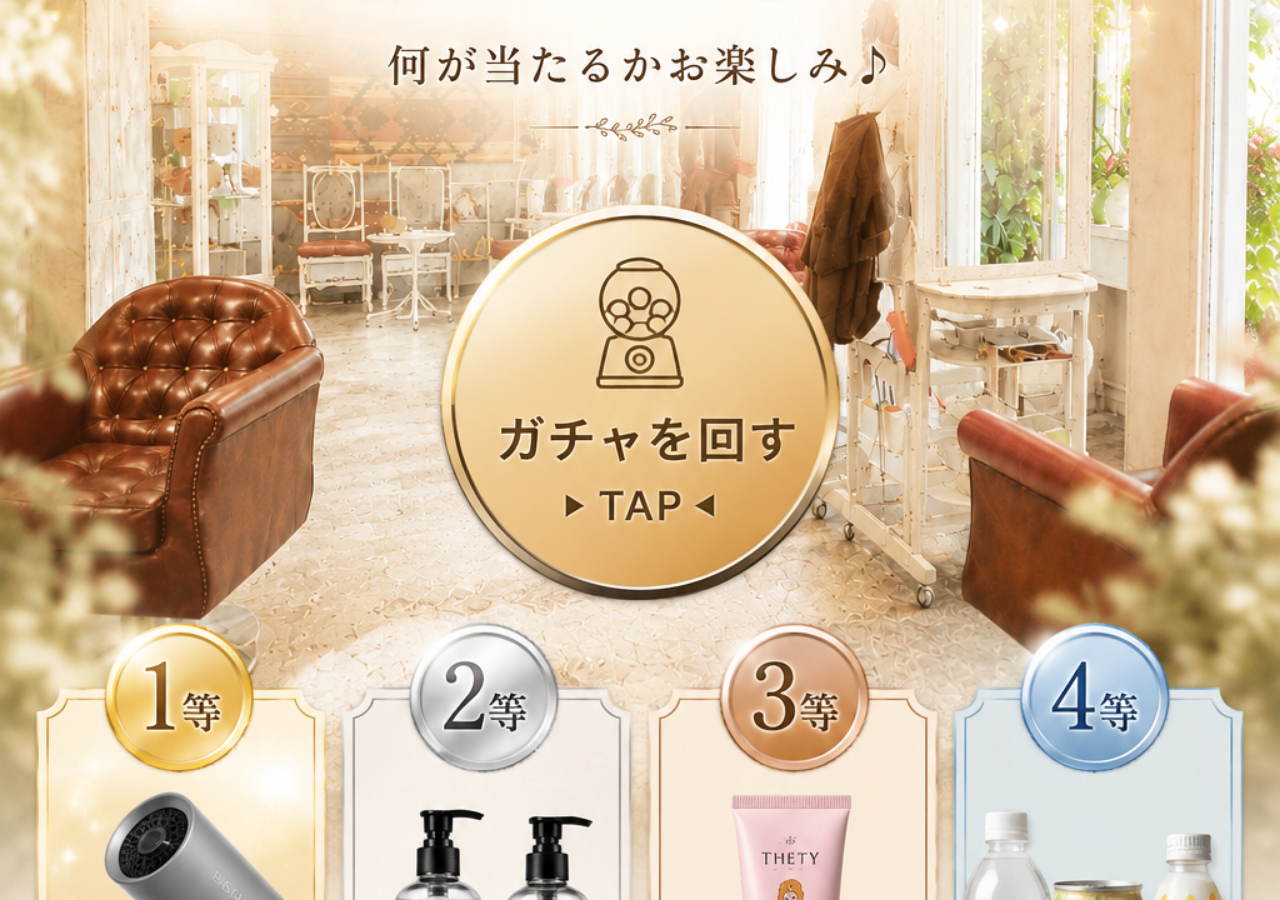
==== index.html @ 792236af "index.html を更新" ====
<!DOCTYPE html>

<html lang="ja">

<head>

<meta charset="UTF-8">

<meta name="viewport"

content="width=device-width,initial-scale=1.0,viewport-fit=cover">

<title>EMDO 12周年ガチャ</title>

<style>

*{

margin:0;

padding:0;

box-sizing:border-box;

-webkit-tap-highlight-color:transparent;

user-select:none;

}

html,

body{

width:100%;

height:100%;

overflow:hidden;

background:#000;

font-family:sans-serif;
}

#app{

position:fixed;

left:0;

top:0;

width:100%;

height:100%;

overflow:hidden;

}

.screen{

position:absolute;

left:0;

top:0;

width:100%;

height:100%;

display:none;

justify-content:center;

align-items:center;

background:#000;

}

.screen.active{

display:flex;

}

.screen img{

width:100%;

height:100%;

object-fit:cover;

}

#animation{

flex-direction:column;

background:#000;

color:#fff;

}

#roulette{

font-size:40px;

letter-spacing:8px;

animation:flash .18s infinite;

}

#message{

margin-top:30px;

font-size:22px;

}
@keyframes flash{

0%{

opacity:1;

transform:scale(1);

}

50%{

opacity:.2;

transform:scale(1.08);

}

100%{

opacity:1;

transform:scale(1);

}

}

#nextButton{

position:absolute;

bottom:50px;

left:50%;

transform:translateX(-50%);

padding:18px 40px;

font-size:22px;

border:none;

border-radius:999px;

background:#ffffff;

color:#000;

font-weight:bold;

display:none;

cursor:pointer;

box-shadow:0 10px 30px rgba(0,0,0,.35);

}

#nextButton.show{

display:block;

}

#resetOverlay{

position:fixed;

left:0;

top:0;

width:100%;

height:100%;

background:rgba(0,0,0,.9);

display:none;

justify-content:center;

align-items:center;

flex-direction:column;

z-index:999;

}
#resetBox{

background:#fff;

padding:40px;

border-radius:20px;

width:85%;

max-width:360px;

text-align:center;

}

#resetBox h2{

font-size:24px;

margin-bottom:20px;

color:#222;

}

#password{

width:100%;

padding:15px;

font-size:24px;

text-align:center;

border:2px solid #ccc;

border-radius:12px;

letter-spacing:10px;

margin-bottom:20px;

}

#resetConfirm{

width:100%;

padding:16px;

font-size:20px;

border:none;

border-radius:12px;

background:#d60000;

color:#fff;

font-weight:bold;

}

#resetCancel{

width:100%;

padding:16px;

margin-top:15px;

font-size:18px;

border:none;

border-radius:12px;

background:#777;

color:#fff;

}

.hidden{

display:none;

}
</style>

</head>

<body>

<div id="app">

<div id="topScreen" class="screen active">

<img src="top.png.PNG" alt="TOP">

</div>

<div id="animation" class="screen">

<div id="roulette">

🎰🎰🎰

</div>

<div id="message">

抽選中…

</div>

</div>

<div id="resultScreen" class="screen">

<img

id="resultImage"

src=""

alt="Result">



</div>

<div id="resetOverlay">
<div id="resetBox">

<h2>

管理者メニュー

</h2>

<input

type="password"

id="password"

maxlength="4"

placeholder="4桁パスコード">

<button id="resetConfirm">

リセットする

</button>

<button id="resetCancel">

キャンセル

</button>

</div>

</div>

</div>

<script>
const topScreen=document.getElementById("topScreen");

const animation=document.getElementById("animation");

const resultScreen=document.getElementById("resultScreen");

const resultImage=document.getElementById("resultImage");



const resetOverlay=document.getElementById("resetOverlay");

const password=document.getElementById("password");

const resetConfirm=document.getElementById("resetConfirm");

const resetCancel=document.getElementById("resetCancel");

let drawCount=

parseInt(localStorage.getItem("drawCount")||"0");

let playing=false;

const prizes={

1:"prize2.png.PNG",

9:"prize3.png.PNG",

18:"prize2.png.PNG",

26:"prize3.png.PNG",

37:"prize3.png.PNG",

46:"prize2.png.PNG",

55:"prize1.png.PNG",

61:"prize3.png.PNG",

68:"prize3.png.PNG",

77:"prize2.png.PNG",

84:"prize3.png.PNG",

92:"prize2.png.PNG",

98:"prize3.png.PNG"

};

function showScreen(screen){

document

.querySelectorAll(".screen")

.forEach(s=>s.classList.remove("active"));

screen.classList.add("active");

}
function getPrize(){

    drawCount++;

    localStorage.setItem("drawCount", drawCount);

    return prizes[drawCount] || "prize4.png.PNG";

}

function startGacha(){

    if(playing) return;

    playing = true;



    showScreen(animation);

    setTimeout(()=>{

        const prize = getPrize();

        resultImage.src = prize;

        showScreen(resultScreen);



        playing = false;

    },2500);

}
topScreen.addEventListener("click",()=>{

    startGacha();





resultImage.addEventListener("click",()=>{

    showScreen(topScreen);

});
let pressTimer;

topScreen.addEventListener("touchstart",()=>{

    pressTimer = setTimeout(()=>{

        resetOverlay.style.display="flex";

        password.value="";

    },5000);

});

topScreen.addEventListener("touchend",()=>{

    clearTimeout(pressTimer);

});

topScreen.addEventListener("touchmove",()=>{

    clearTimeout(pressTimer);

});
resetCancel.addEventListener("click",()=>{

    resetOverlay.style.display="none";

});
resetConfirm.addEventListener("click",()=>{

    if(password.value==="1212"){

        if(confirm("抽選回数をリセットしますか？")){

            drawCount = 0;

            localStorage.setItem("drawCount","0");

            alert("リセットしました！");

            resetOverlay.style.display="none";

        }

    }else{

        alert("パスコードが違います");

    }

});
</script>

</body>

</html>
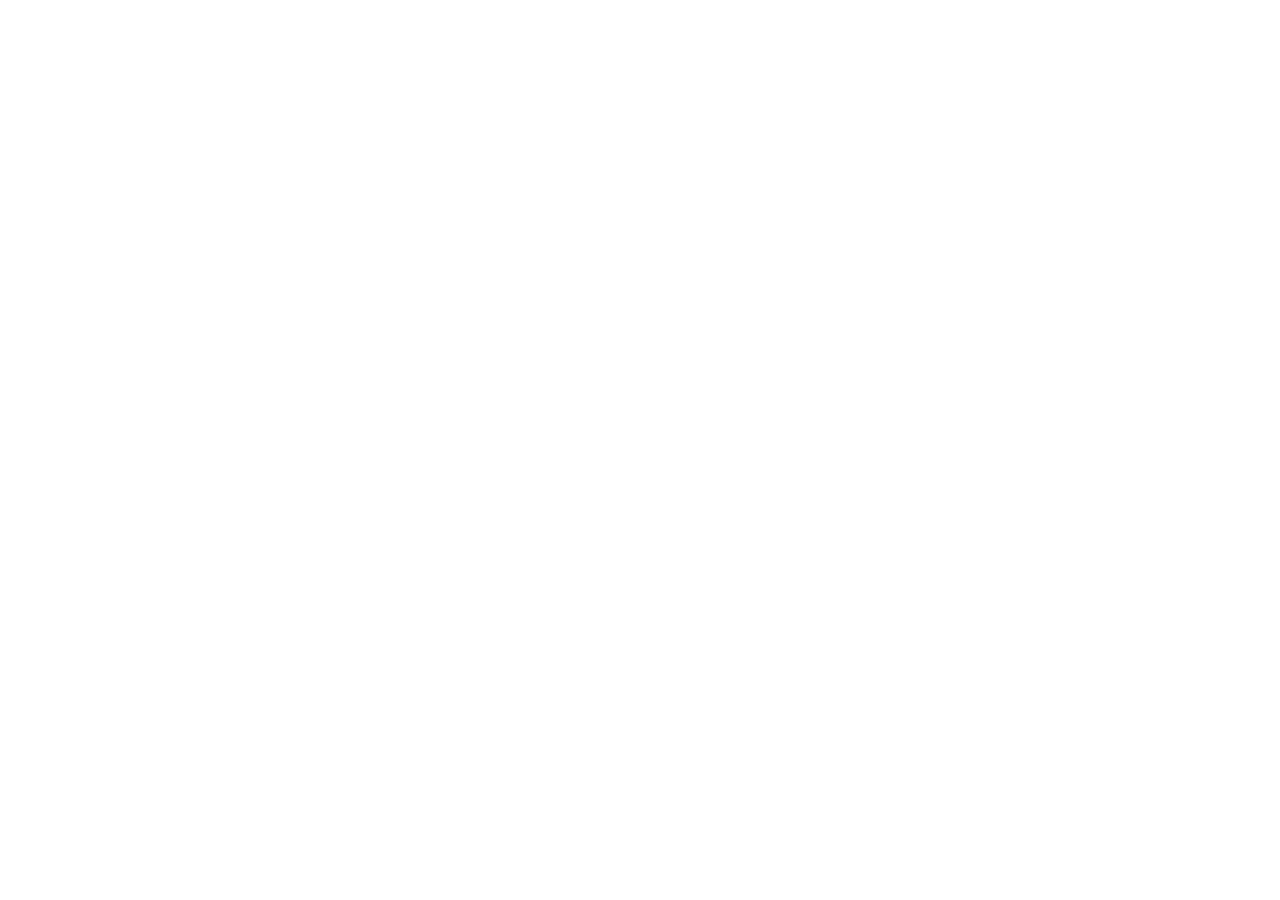
==== commit a74533ff: "index.html を更新" ====
--- a/index.html
+++ b/index.html
@@ -6,9 +6,7 @@
 
 <meta charset="UTF-8">
 
-<meta name="viewport"
-
-content="width=device-width,initial-scale=1.0,viewport-fit=cover">
+<meta name="viewport" content="width=device-width,initial-scale=1.0,viewport-fit=cover">
 
 <title>EMDO 12周年ガチャ</title>
 
@@ -37,327 +35,11 @@
 height:100%;
 
 overflow:hidden;
+<div id="resetOverlay">
 
-background:#000;
-
-font-family:sans-serif;
-}
-
-#app{
-
-position:fixed;
-
-left:0;
-
-top:0;
-
-width:100%;
-
-height:100%;
-
-overflow:hidden;
-
-}
-
-.screen{
-
-position:absolute;
-
-left:0;
-
-top:0;
-
-width:100%;
-
-height:100%;
-
-display:none;
-
-justify-content:center;
-
-align-items:center;
-
-background:#000;
-
-}
-
-.screen.active{
-
-display:flex;
-
-}
-
-.screen img{
-
-width:100%;
-
-height:100%;
-
-object-fit:cover;
-
-}
-
-#animation{
-
-flex-direction:column;
-
-background:#000;
-
-color:#fff;
-
-}
-
-#roulette{
-
-font-size:40px;
-
-letter-spacing:8px;
-
-animation:flash .18s infinite;
-
-}
-
-#message{
-
-margin-top:30px;
-
-font-size:22px;
-
-}
-@keyframes flash{
-
-0%{
-
-opacity:1;
-
-transform:scale(1);
-
-}
-
-50%{
-
-opacity:.2;
-
-transform:scale(1.08);
-
-}
-
-100%{
-
-opacity:1;
-
-transform:scale(1);
-
-}
-
-}
-
-#nextButton{
-
-position:absolute;
-
-bottom:50px;
-
-left:50%;
-
-transform:translateX(-50%);
-
-padding:18px 40px;
-
-font-size:22px;
-
-border:none;
-
-border-radius:999px;
-
-background:#ffffff;
-
-color:#000;
-
-font-weight:bold;
-
-display:none;
-
-cursor:pointer;
-
-box-shadow:0 10px 30px rgba(0,0,0,.35);
-
-}
-
-#nextButton.show{
-
-display:block;
-
-}
-
-#resetOverlay{
-
-position:fixed;
-
-left:0;
-
-top:0;
-
-width:100%;
-
-height:100%;
-
-background:rgba(0,0,0,.9);
-
-display:none;
-
-justify-content:center;
-
-align-items:center;
-
-flex-direction:column;
-
-z-index:999;
-
-}
-#resetBox{
-
-background:#fff;
-
-padding:40px;
-
-border-radius:20px;
-
-width:85%;
-
-max-width:360px;
-
-text-align:center;
-
-}
-
-#resetBox h2{
-
-font-size:24px;
-
-margin-bottom:20px;
-
-color:#222;
-
-}
-
-#password{
-
-width:100%;
-
-padding:15px;
-
-font-size:24px;
-
-text-align:center;
-
-border:2px solid #ccc;
-
-border-radius:12px;
-
-letter-spacing:10px;
-
-margin-bottom:20px;
-
-}
-
-#resetConfirm{
-
-width:100%;
-
-padding:16px;
-
-font-size:20px;
-
-border:none;
-
-border-radius:12px;
-
-background:#d60000;
-
-color:#fff;
-
-font-weight:bold;
-
-}
-
-#resetCancel{
-
-width:100%;
-
-padding:16px;
-
-margin-top:15px;
-
-font-size:18px;
-
-border:none;
-
-border-radius:12px;
-
-background:#777;
-
-color:#fff;
-
-}
-
-.hidden{
-
-display:none;
-
-}
-</style>
-
-</head>
-
-<body>
-
-<div id="app">
-
-<div id="topScreen" class="screen active">
-
-<img src="top.png.PNG" alt="TOP">
-
-</div>
-
-<div id="animation" class="screen">
-
-<div id="roulette">
-
-🎰🎰🎰
-
-</div>
-
-<div id="message">
-
-抽選中…
-
-</div>
-
-</div>
-
-<div id="resultScreen" class="screen">
-
-<img
-
-id="resultImage"
-
-src=""
-
-alt="Result">
-
-
-
-</div>
-
-<div id="resetOverlay">
 <div id="resetBox">
 
-<h2>
-
-管理者メニュー
-
-</h2>
+<h2>管理者メニュー</h2>
 
 <input
 
@@ -367,7 +49,7 @@
 
 maxlength="4"
 
-placeholder="4桁パスコード">
+placeholder="1212">
 
 <button id="resetConfirm">
 
@@ -388,162 +70,89 @@
 </div>
 
 <script>
-const topScreen=document.getElementById("topScreen");
 
-const animation=document.getElementById("animation");
-
-const resultScreen=document.getElementById("resultScreen");
-
-const resultImage=document.getElementById("resultImage");
-
-
-
-const resetOverlay=document.getElementById("resetOverlay");
-
-const password=document.getElementById("password");
-
-const resetConfirm=document.getElementById("resetConfirm");
-
-const resetCancel=document.getElementById("resetCancel");
-
-let drawCount=
-
-parseInt(localStorage.getItem("drawCount")||"0");
-
-let playing=false;
-
-const prizes={
-
-1:"prize2.png.PNG",
-
-9:"prize3.png.PNG",
-
-18:"prize2.png.PNG",
-
-26:"prize3.png.PNG",
-
-37:"prize3.png.PNG",
-
-46:"prize2.png.PNG",
-
-55:"prize1.png.PNG",
-
-61:"prize3.png.PNG",
-
-68:"prize3.png.PNG",
-
-77:"prize2.png.PNG",
-
-84:"prize3.png.PNG",
-
-92:"prize2.png.PNG",
-
-98:"prize3.png.PNG"
-
-};
-
-function showScreen(screen){
-
-document
-
-.querySelectorAll(".screen")
-
-.forEach(s=>s.classList.remove("active"));
-
-screen.classList.add("active");
-
-}
-function getPrize(){
-
-    drawCount++;
-
-    localStorage.setItem("drawCount", drawCount);
-
-    return prizes[drawCount] || "prize4.png.PNG";
-
-}
-
+const topScreen=document.ge
 function startGacha(){
 
     if(playing) return;
 
-    playing = true;
-
-
+    playing=true;
 
     showScreen(animation);
 
     setTimeout(()=>{
 
-        const prize = getPrize();
-
-        resultImage.src = prize;
+        resultImage.src=getPrize();
 
         showScreen(resultScreen);
 
-
-
-        playing = false;
+        playing=false;
 
     },2500);
 
 }
+
 topScreen.addEventListener("click",()=>{
 
     startGacha();
 
-
-
-
+});
 
 resultImage.addEventListener("click",()=>{
 
     showScreen(topScreen);
 
 });
-let pressTimer;
 
-topScreen.addEventListener("touchstart",()=>{
+let adminTap=0;
 
-    pressTimer = setTimeout(()=>{
+let adminTimer;
+
+adminArea.addEventListener("click",(e)=>{
+
+    e.stopPropagation();
+
+    adminTap++;
+
+    clearTimeout(adminTimer);
+
+    adminTimer=setTimeout(()=>{
+
+        adminTap=0;
+
+    },1500);
+
+    if(adminTap>=5){
+
+        adminTap=0;
 
         resetOverlay.style.display="flex";
 
         password.value="";
 
-    },5000);
+    }
 
 });
 
-topScreen.addEventListener("touchend",()=>{
-
-    clearTimeout(pressTimer);
-
-});
-
-topScreen.addEventListener("touchmove",()=>{
-
-    clearTimeout(pressTimer);
-
-});
 resetCancel.addEventListener("click",()=>{
 
     resetOverlay.style.display="none";
 
 });
+
 resetConfirm.addEventListener("click",()=>{
 
     if(password.value==="1212"){
 
         if(confirm("抽選回数をリセットしますか？")){
 
-            drawCount = 0;
+            drawCount=0;
 
             localStorage.setItem("drawCount","0");
 
-            alert("リセットしました！");
+            resetOverlay.style.display="none";
 
-            resetOverlay.style.display="none";
+            alert("リセットしました");
 
         }
 
@@ -554,6 +163,7 @@
     }
 
 });
+
 </script>
 
 </body>
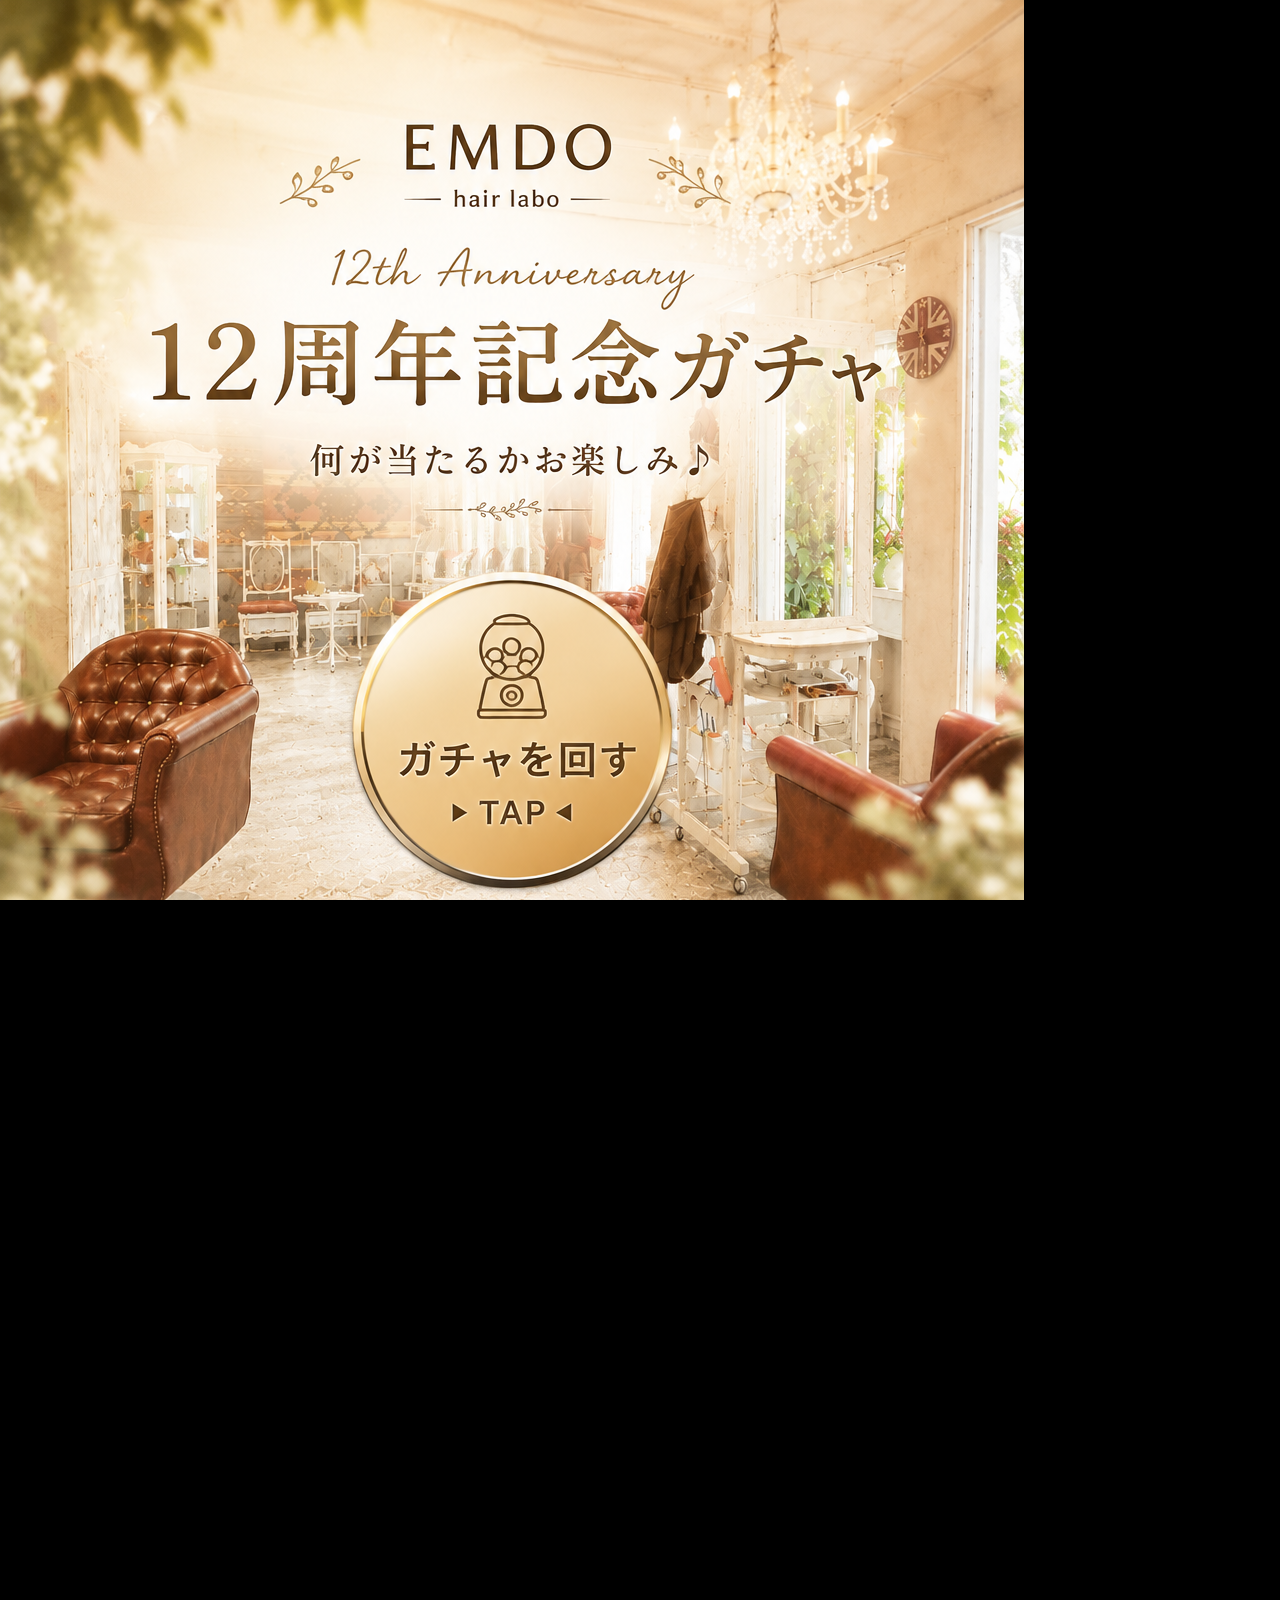
==== commit c197c896: "index.html を更新" ====
--- a/index.html
+++ b/index.html
@@ -35,6 +35,70 @@
 height:100%;
 
 overflow:hidden;
+
+background:#000;
+
+font-family:sans-serif;
+button{
+width:100%;
+padding:15px;
+font-size:20px;
+border:none;
+border-radius:12px;
+}
+
+#resetConfirm{
+background:#d60000;
+color:#fff;
+font-weight:bold;
+}
+
+#resetCancel{
+margin-top:15px;
+background:#777;
+color:#fff;
+}
+
+</style>
+
+</head>
+
+<body>
+
+<div id="app">
+
+<div id="topScreen" class="screen active">
+
+<img
+id="topImage"
+src="top.png.PNG"
+alt="TOP">
+
+<div id="adminArea"></div>
+
+</div>
+
+<div id="animation" class="screen">
+
+<div id="roulette">
+🎰🎰🎰
+</div>
+
+<div id="message">
+抽選中…
+</div>
+
+</div>
+
+<div id="resultScreen" class="screen">
+
+<img
+id="resultImage"
+src=""
+alt="Result">
+
+</div>
+
 <div id="resetOverlay">
 
 <div id="resetBox">
@@ -42,25 +106,17 @@
 <h2>管理者メニュー</h2>
 
 <input
-
 type="password"
-
 id="password"
-
 maxlength="4"
-
-placeholder="1212">
+placeholder="パスコード">
 
 <button id="resetConfirm">
-
 リセットする
-
 </button>
 
 <button id="resetCancel">
-
 キャンセル
-
 </button>
 
 </div>
@@ -71,36 +127,92 @@
 
 <script>
 
-const topScreen=document.ge
+const topScreen=document.getElementById("topScreen");
+const animation=document.getElementById("animation");
+const resultScreen=document.getElementById("resultScreen");
+const resultImage=document.getElementById("resultImage");
+
+const adminArea=document.getElementById("adminArea");
+
+const resetOverlay=document.getElementById("resetOverlay");
+const password=document.getElementById("password");
+const resetConfirm=document.getElementById("resetConfirm");
+const resetCancel=document.getElementById("resetCancel");
+
+let playing=false;
+
+let drawCount=parseInt(
+localStorage.getItem("drawCount")||"0"
+);
+
+const prizes={
+
+1:"prize2.png.PNG",
+9:"prize3.png.PNG",
+18:"prize2.png.PNG",
+26:"prize3.png.PNG",
+37:"prize3.png.PNG",
+46:"prize2.png.PNG",
+55:"prize1.png.PNG",
+61:"prize3.png.PNG",
+68:"prize3.png.PNG",
+77:"prize2.png.PNG",
+84:"prize3.png.PNG",
+92:"prize2.png.PNG",
+98:"prize3.png.PNG"
+
+};
+
+function showScreen(screen){
+
+document
+.querySelectorAll(".screen")
+.forEach(s=>s.classList.remove("active"));
+
+screen.classList.add("active");
+
+}
+
+function getPrize(){
+
+drawCount++;
+
+localStorage.setItem("drawCount",drawCount);
+
+return prizes[drawCount]||"prize4.png.PNG";
+
+}
 function startGacha(){
 
-    if(playing) return;
-
-    playing=true;
-
-    showScreen(animation);
-
-    setTimeout(()=>{
-
-        resultImage.src=getPrize();
-
-        showScreen(resultScreen);
-
-        playing=false;
-
-    },2500);
+if(playing)return;
+
+playing=true;
+
+showScreen(animation);
+
+setTimeout(()=>{
+
+const prize=getPrize();
+
+resultImage.src=prize;
+
+showScreen(resultScreen);
+
+playing=false;
+
+},2500);
 
 }
 
 topScreen.addEventListener("click",()=>{
 
-    startGacha();
+startGacha();
 
 });
 
 resultImage.addEventListener("click",()=>{
 
-    showScreen(topScreen);
+showScreen(topScreen);
 
 });
 
@@ -110,62 +222,61 @@
 
 adminArea.addEventListener("click",(e)=>{
 
-    e.stopPropagation();
-
-    adminTap++;
-
-    clearTimeout(adminTimer);
-
-    adminTimer=setTimeout(()=>{
-
-        adminTap=0;
-
-    },1500);
-
-    if(adminTap>=5){
-
-        adminTap=0;
-
-        resetOverlay.style.display="flex";
-
-        password.value="";
-
-    }
+e.stopPropagation();
+
+adminTap++;
+
+clearTimeout(adminTimer);
+
+adminTimer=setTimeout(()=>{
+
+adminTap=0;
+
+},1500);
+
+if(adminTap>=5){
+
+adminTap=0;
+
+resetOverlay.style.display="flex";
+
+password.value="";
+
+}
 
 });
 
 resetCancel.addEventListener("click",()=>{
 
-    resetOverlay.style.display="none";
+resetOverlay.style.display="none";
 
 });
 
 resetConfirm.addEventListener("click",()=>{
 
-    if(password.value==="1212"){
-
-        if(confirm("抽選回数をリセットしますか？")){
-
-            drawCount=0;
-
-            localStorage.setItem("drawCount","0");
-
-            resetOverlay.style.display="none";
-
-            alert("リセットしました");
-
-        }
-
-    }else{
-
-        alert("パスコードが違います");
-
-    }
+if(password.value==="1212"){
+
+if(confirm("抽選回数をリセットしますか？")){
+
+drawCount=0;
+
+localStorage.setItem("drawCount","0");
+
+resetOverlay.style.display="none";
+
+alert("リセットしました！");
+
+}
+
+}else{
+
+alert("パスコードが違います");
+
+}
 
 });
 
 </script>
 
 </body>
-
 </html>
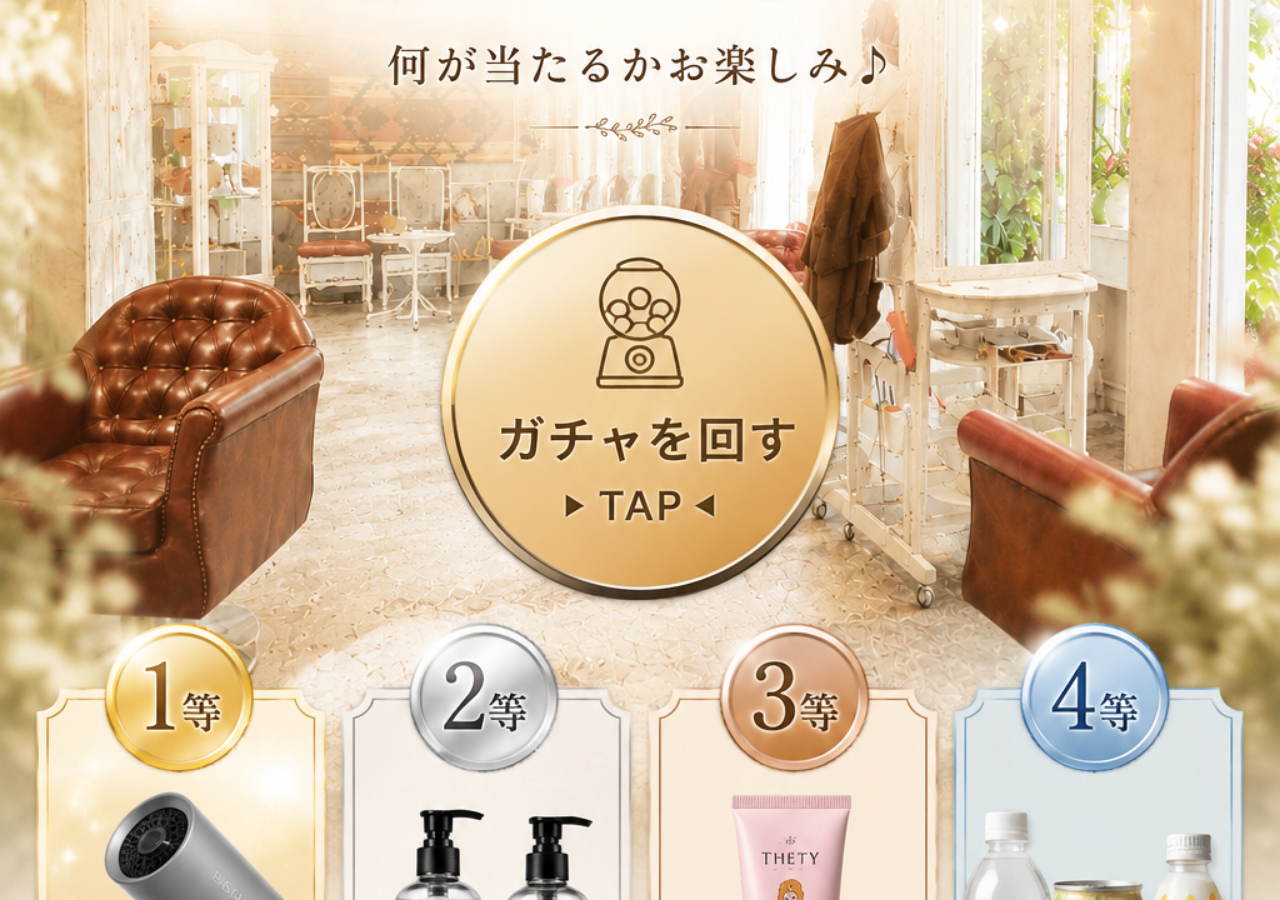
==== commit c65d7d46: "index.html を更新" ====
--- a/index.html
+++ b/index.html
@@ -1,11 +1,8 @@
 <!DOCTYPE html>
-
 <html lang="ja">
-
 <head>
 
 <meta charset="UTF-8">
-
 <meta name="viewport" content="width=device-width,initial-scale=1.0,viewport-fit=cover">
 
 <title>EMDO 12周年ガチャ</title>
@@ -13,32 +10,122 @@
 <style>
 
 *{
-
 margin:0;
-
 padding:0;
-
 box-sizing:border-box;
-
 -webkit-tap-highlight-color:transparent;
-
 user-select:none;
-
 }
 
 html,
-
 body{
-
-width:100%;
-
-height:100%;
-
+width:100%;
+height:100%;
 overflow:hidden;
-
 background:#000;
-
 font-family:sans-serif;
+}
+
+#app{
+position:fixed;
+left:0;
+top:0;
+width:100%;
+height:100%;
+}
+
+.screen{
+position:absolute;
+left:0;
+top:0;
+width:100%;
+height:100%;
+display:none;
+justify-content:center;
+align-items:center;
+background:#000;
+}
+
+.screen.active{
+display:flex;
+}
+
+.screen img{
+width:100%;
+height:100%;
+object-fit:cover;
+}
+
+#animation{
+flex-direction:column;
+color:#fff;
+}
+
+#roulette{
+font-size:48px;
+letter-spacing:10px;
+animation:flash .18s infinite;
+}
+
+#message{
+margin-top:25px;
+font-size:24px;
+font-weight:bold;
+}
+
+@keyframes flash{
+0%{opacity:1;transform:scale(1);}
+50%{opacity:.2;transform:scale(1.08);}
+100%{opacity:1;transform:scale(1);}
+}
+
+#adminArea{
+position:absolute;
+left:0;
+top:0;
+width:60px;
+height:60px;
+z-index:100;
+}
+
+#resetOverlay{
+position:fixed;
+left:0;
+top:0;
+width:100%;
+height:100%;
+display:none;
+justify-content:center;
+align-items:center;
+background:rgba(0,0,0,.85);
+z-index:999;
+}
+
+#resetBox{
+width:85%;
+max-width:340px;
+background:#fff;
+padding:30px;
+border-radius:18px;
+text-align:center;
+}
+
+#resetBox h2{
+margin-bottom:20px;
+color:#222;
+font-size:24px;
+}
+
+#password{
+width:100%;
+padding:15px;
+font-size:24px;
+text-align:center;
+letter-spacing:8px;
+border:2px solid #ccc;
+border-radius:12px;
+margin-bottom:20px;
+}
 button{
 width:100%;
 padding:15px;
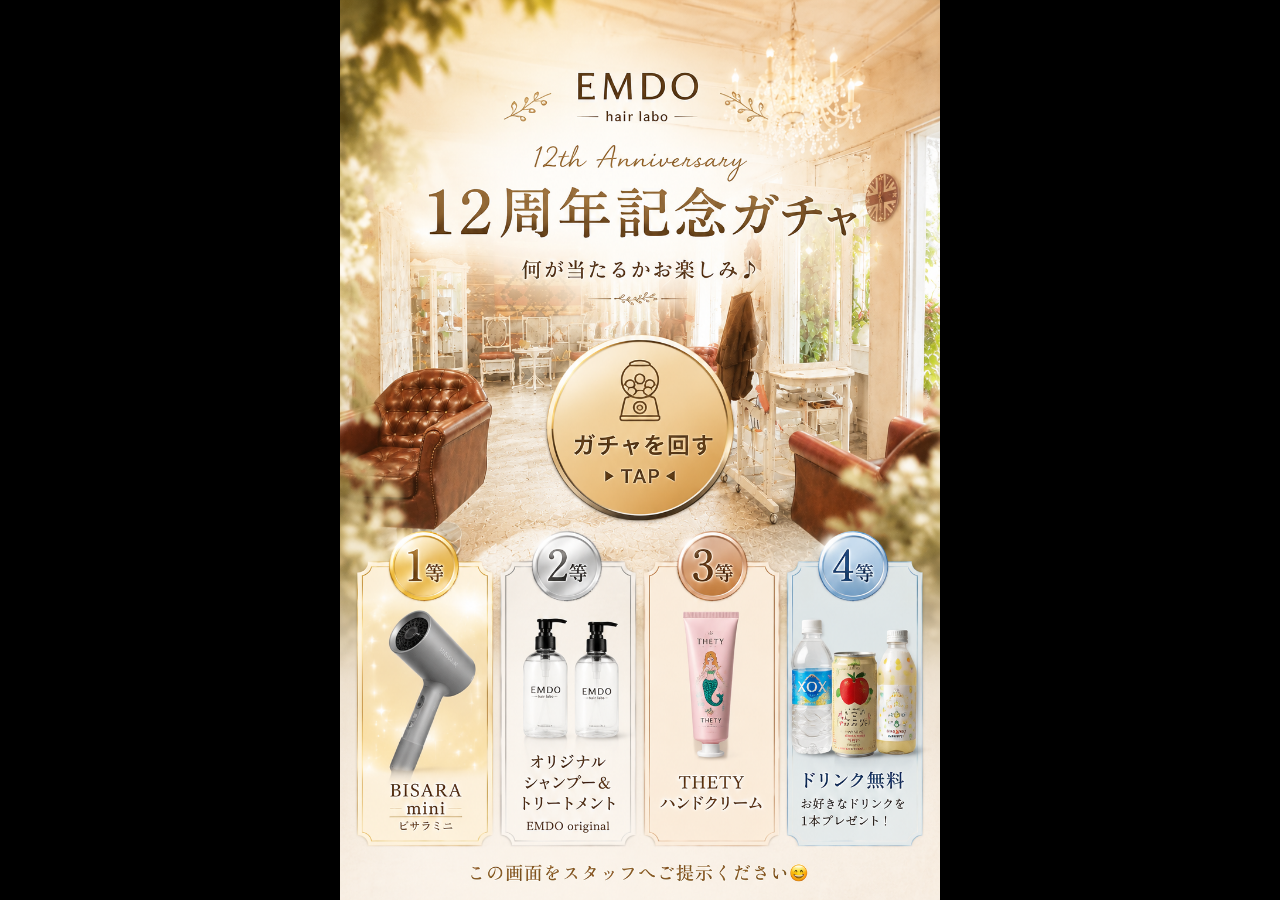
==== commit 7339289d: "index.html を更新" ====
--- a/index.html
+++ b/index.html
@@ -50,7 +50,14 @@
 display:flex;
 }
 
-.screen img{
+#topImage{
+width:100%;
+height:100%;
+object-fit:contain;
+background:#000;
+}
+
+#resultImage{
 width:100%;
 height:100%;
 object-fit:cover;
@@ -60,7 +67,13 @@
 flex-direction:column;
 color:#fff;
 }
-
+#gachaMachine{
+width:260px;
+max-width:75%;
+height:auto;
+display:block;
+margin:0 auto 30px;
+}
 #roulette{
 font-size:48px;
 letter-spacing:10px;
@@ -167,9 +180,10 @@
 
 <div id="animation" class="screen">
 
-<div id="roulette">
-🎰🎰🎰
-</div>
+<img
+id="gachaMachine"
+src="gacha_machine.png.PNG"
+alt="ガチャマシン">
 
 <div id="message">
 抽選中…
